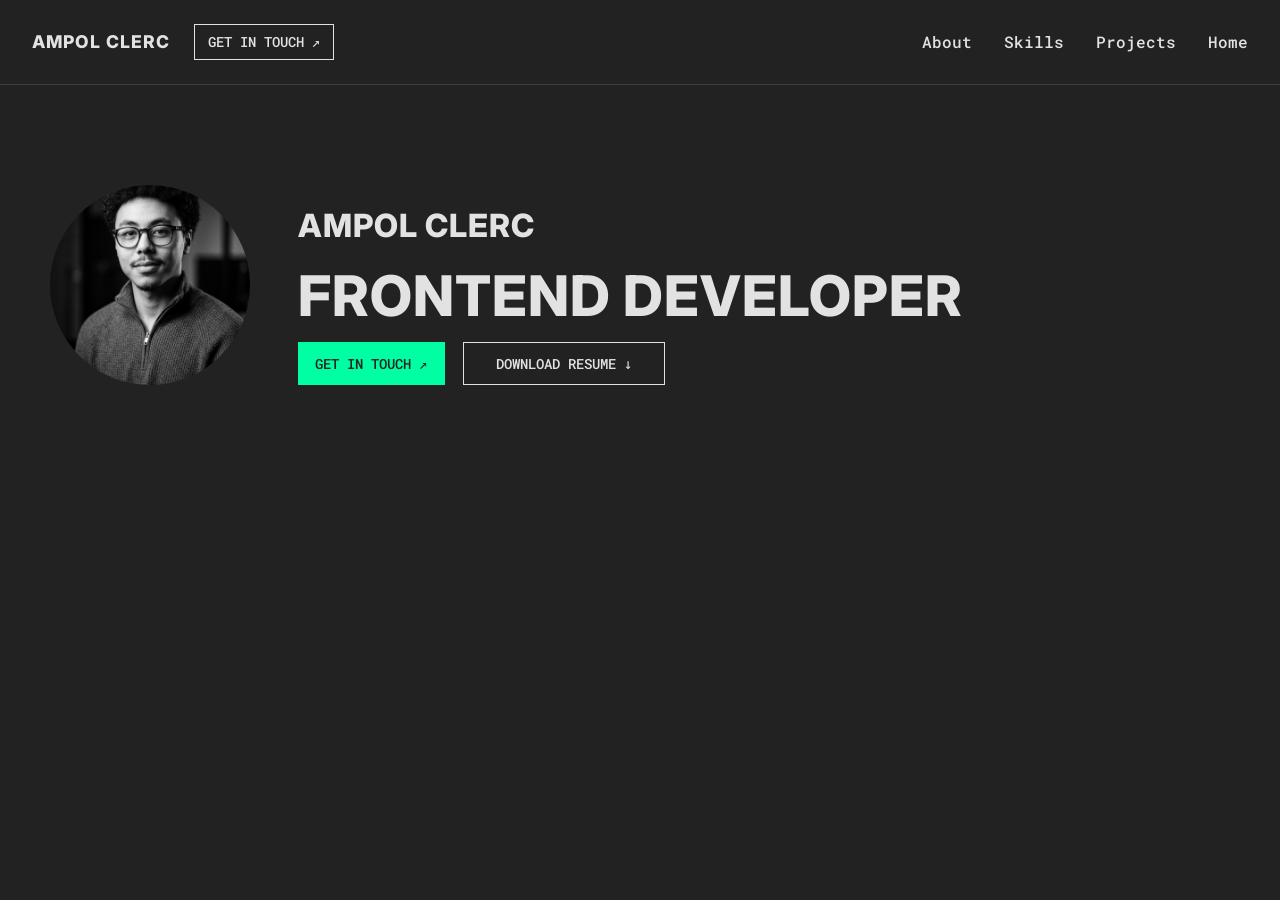
==== 00-portfolio-website/index.html @ b1f1acc4 "refactor(portfolio): extract css variables and update header styling" ====
<!doctype html>
<html lang="en">
  <head>
    <meta charset="UTF-8" />
    <meta name="viewport" content="width=device-width, initial-scale=1.0" />
    <title>Ampol | Developer Portfolio</title>

    <!-- Link Fonts -->
    <link rel="preconnect" href="https://fonts.googleapis.com" />
    <link rel="preconnect" href="https://fonts.gstatic.com" crossorigin />
    <link
      href="https://fonts.googleapis.com/css2?family=Inter:ital,opsz,wght@0,14..32,100..900;1,14..32,100..900&family=Roboto+Mono:ital,wght@0,100..700;1,100..700&display=swap"
      rel="stylesheet"
    />

    <!-- Link Default Reset & Variables -->
    <link rel="stylesheet" href="./css/variables.css" />
    <link rel="stylesheet" href="./css/reset.css" />

    <!-- Link CSS -->
    <link rel="stylesheet" href="./css/header.css" />
    <link rel="stylesheet" href="./css/hero.css" />
  </head>

  <body>
    <!-- SECTION 0 : Header & Navigation -->
    <header id="header" class="header">
      <!-- Left : Logo -->
      <div class="nav-left">
        <a href="#" class="logo">AMPOL CLERC</a>
        <a href="#" class="btn-outline-small">GET IN TOUCH ↗</a>
      </div>

      <!-- Right : Menu Navigation -->
      <nav id="nav-right" class="nav-right">
        <ul class="nav-list">
          <li><a href="#about" class="nav-link">About</a></li>
          <li><a href="#skills" class="nav-link">Skills</a></li>
          <li><a href="#projects" class="nav-link">Projects</a></li>
          <li><a href="#home" class="nav-link">Home</a></li>
        </ul>
      </nav>
    </header>

    <main>
      <!-- SECTION 1 : Hero -->
      <section id="hero" class="hero-section">
        <div class="hero-container">
          <!-- Left : Profile Image -->
          <div class="hero-image">
            <img
              src="./assets/images/profile-placeholder.jpg"
              alt="Ampol Clerc"
            />
          </div>

          <!-- Right : Main Content -->
          <div class="hero-content">
            <h2 class="hero-name">AMPOL CLERC</h2>
            <h1 class="hero-title">FRONTEND DEVELOPER</h1>

            <!-- Action Buttons -->
            <div class="hero-actions">
              <a href="#contact" class="btn-primary">GET IN TOUCH ↗</a>
              <a href="#resume" class="btn-outline">DOWNLOAD RESUME ↓</a>
            </div>
          </div>
        </div>
      </section>
    </main>
  </body>
</html>
---- 00-portfolio-website/css/variables.css ----
/* GLOBAL VARIABLES */

:root {
  --bg-color: #222222;
  --text-color: #e2e2e2;
  --accent-color: #00ffa3;
  --border-color: #3f3f3f;
  --font-mono: "Roboto Mono", monospace;
  --font-display: "Inter", sans-serif;
}
---- 00-portfolio-website/css/header.css ----
/* HEADER & NAVIGATION CSS */

.header {
  display: flex;
  justify-content: space-between;
  align-items: center;
  padding: 1.5rem 2rem;
  background-color: var(--bg-color);
  border-bottom: 1px solid var(--border-color);
}

.nav-left {
  display: flex;
  align-items: center;
  gap: 1.5rem;
}

.logo {
  font-family: var(--font-display);
  font-size: 1.1rem;
  color: var(--text-color);
  letter-spacing: 1px;
  font-weight: 800;
}

.btn-outline-small {
  font-family: var(--font-mono);
  border: 1px solid var(--text-color);
  color: var(--text-color);
  padding: 0.4rem 0.8rem;
  font-size: 0.9rem;
  font-weight: 500;
  transition: 0.3s ease;
}

.btn-outline-small:hover {
  background-color: var(--accent-color);
  color: var(--bg-color);
  border: 1px solid var(--accent-color);
}

.nav-list {
  display: flex;
  align-items: center;
  gap: 2rem;
}

.nav-link {
  font-size: 1rem;
  font-weight: 500;
  color: var(--text-color);
  transition: opacity 0.3s ease;
}

.nav-link:hover {
  opacity: 0.6;
}
---- 00-portfolio-website/css/hero.css ----
/* HERO SECTION CSS */

body {
  background-color: var(--bg-color);
  color: var(--text-color);
  font-family: var(--font-mono);
}

.hero-section {
  display: flex;
  justify-content: center;
  padding: 100px 50px;
}

.hero-container {
  max-width: 1440px;
  margin: 0 auto;
  width: 100%;

  display: flex;
  align-items: center;
  gap: 3rem;
}

/* Manage images */
.hero-image img {
  width: 200px;
  height: 200px;
  border-radius: 50%;
  object-fit: cover;
  background-color: #444444;
  /* filter: grayscale(100%); */
}

/* Group text */
.hero-content {
  display: flex;
  flex-direction: column;
}

.hero-name {
  font-family: var(--font-display);
  font-size: 2rem;
  font-weight: 800;
  letter-spacing: 1px;
  color: var(--text-color);
  margin-bottom: 1rem;
}

.hero-title {
  font-family: var(--font-display);
  font-size: 3.5rem;
  font-weight: 800;
  letter-spacing: 1px;
  line-height: 1.1;
  margin-bottom: 1.5rem;
  color: var(--text-color);
}

/* Group buttons */
.hero-buttons {
  display: flex;
  /* gap: 1rem; */
}

.btn-primary {
  background-color: var(--accent-color);
  border: 1px solid var(--accent-color);
  color: var(--bg-color);
  padding: 0.7rem 1rem;
  font-weight: 500;
  font-size: 0.9rem;
  margin-right: 0.5rem;
  transition: 0.3s ease;
}

.btn-primary:hover {
  background-color: var(--text-color);
  border: 1px solid var(--text-color);
}

.btn-outline {
  border: 1px solid var(--text-color);
  padding: 0.7rem 2rem;
  color: var(--text-color);
  font-weight: 500;
  font-size: 0.9rem;
  transition: 0.3s ease;
}

.btn-outline:hover {
  background-color: var(--text-color);
  color: var(--bg-color);
}
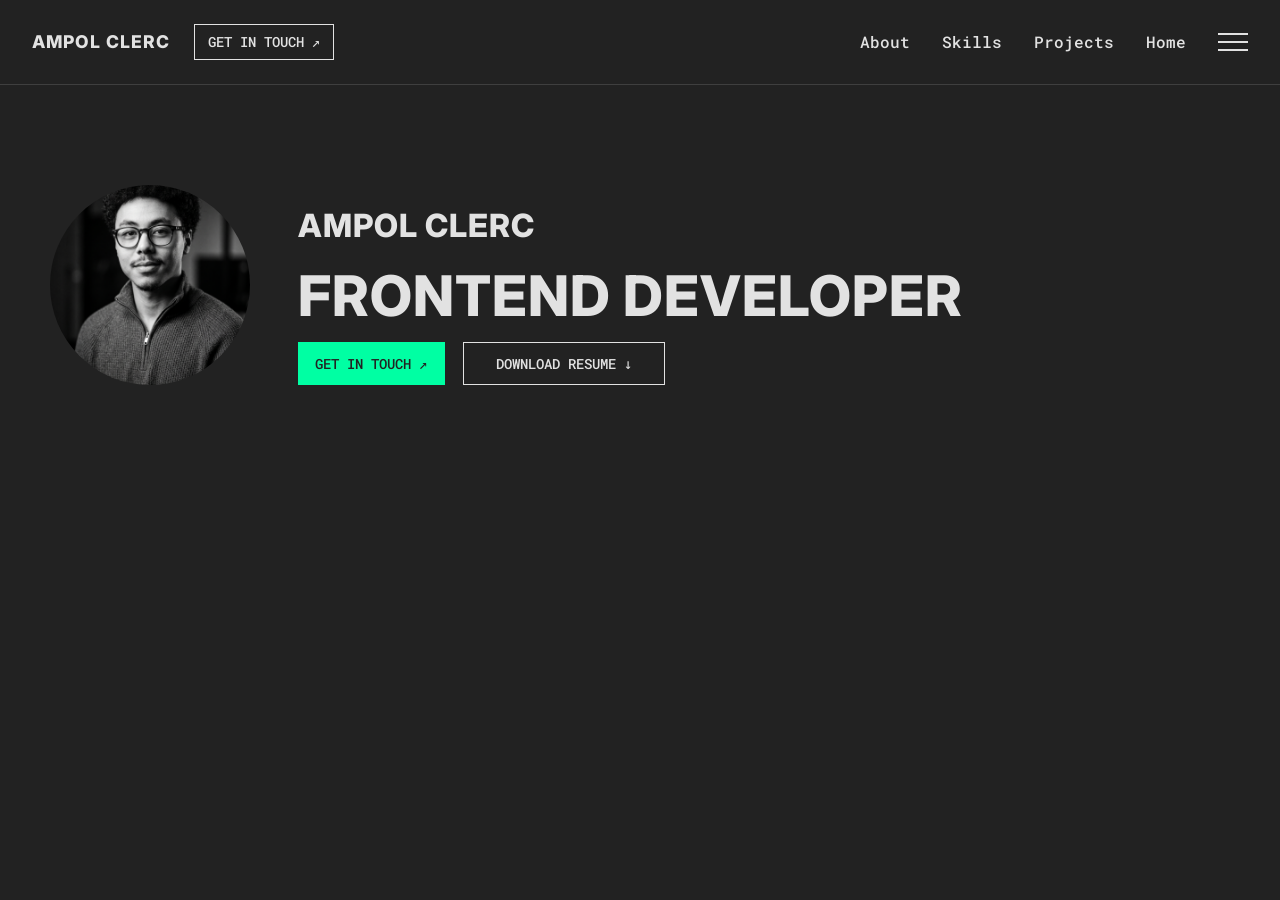
==== commit 2b281afe: "feat(portfolio): add hamburger menu icon to header" ====
--- a/00-portfolio-website/index.html
+++ b/00-portfolio-website/index.html
@@ -39,6 +39,11 @@
           <li><a href="#projects" class="nav-link">Projects</a></li>
           <li><a href="#home" class="nav-link">Home</a></li>
         </ul>
+
+        <!-- Hamburger Menu -->
+        <button class="menu-toggle" aria-label="Toggle menu">
+          <span class="hamburger"></span>
+        </button>
       </nav>
     </header>
 
--- a/00-portfolio-website/css/header.css
+++ b/00-portfolio-website/css/header.css
@@ -39,6 +39,12 @@
   border: 1px solid var(--accent-color);
 }
 
+.nav-right {
+  display: flex;
+  align-items: center;
+  gap: 2rem;
+}
+
 .nav-list {
   display: flex;
   align-items: center;
@@ -55,3 +61,39 @@
 .nav-link:hover {
   opacity: 0.6;
 }
+
+/* RESPONSIVE HEADER */
+
+/* Hamburger Menu */
+.menu-toggle {
+  display: block;
+  width: 30px;
+  height: 24px;
+  position: relative;
+  background: transparent;
+  border: none;
+  cursor: pointer;
+}
+
+.hamburger,
+.hamburger::before,
+.hamburger::after {
+  content: "";
+  display: block;
+  background-color: var(--text-color);
+  height: 2px;
+  width: 100%;
+  position: absolute;
+  transition: all 0.3s ease;
+}
+
+.hamburger {
+  top: 50%;
+  transform: translateY(-50%);
+}
+.hamburger::before {
+  top: -8px;
+}
+.hamburger::after {
+  bottom: -8px;
+}
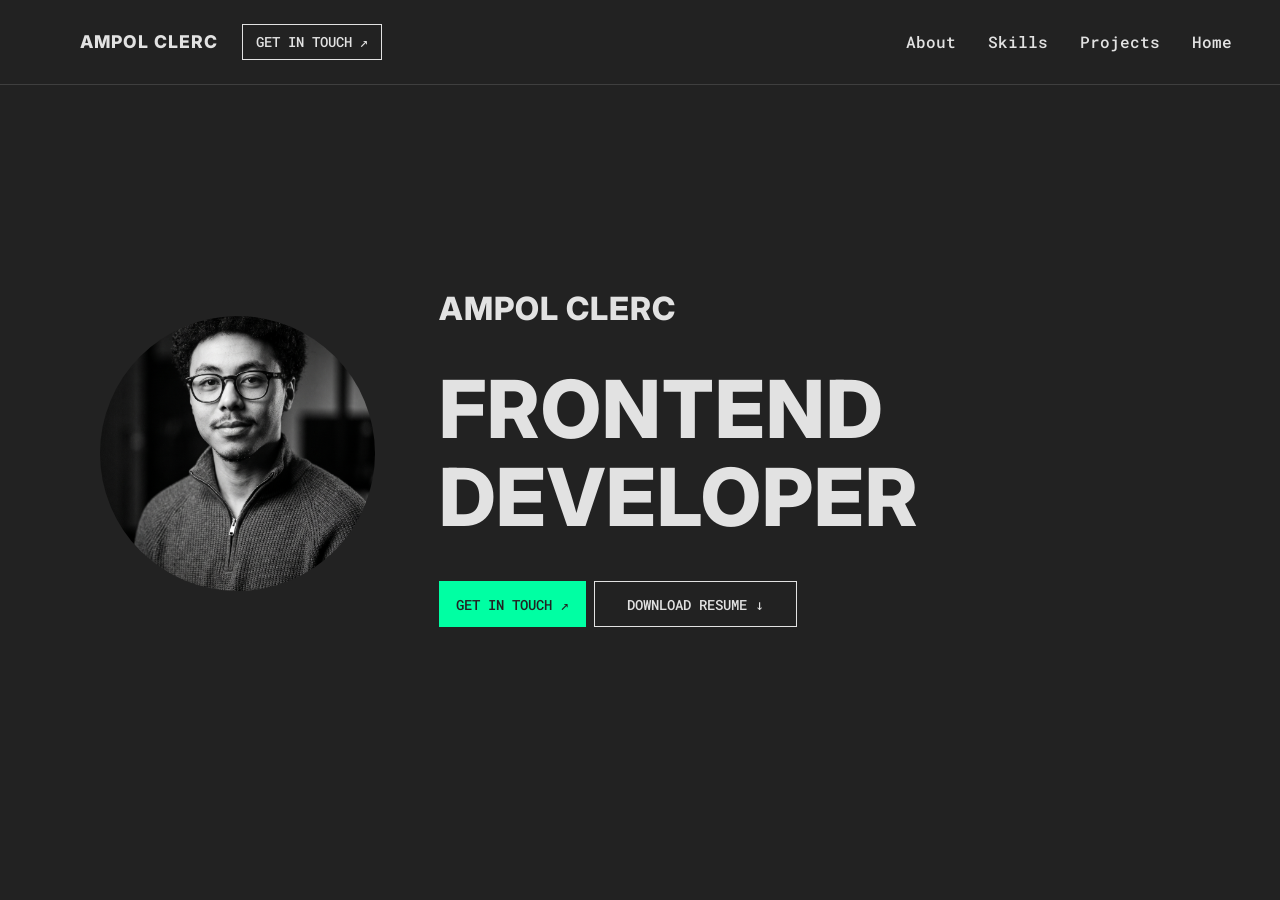
==== commit a0df9265: "feat(portfolio): implement hamburger dropdown menu functionality" ====
--- a/00-portfolio-website/index.html
+++ b/00-portfolio-website/index.html
@@ -72,6 +72,8 @@
           </div>
         </div>
       </section>
+
+      <script src="./js/script.js"></script>
     </main>
   </body>
 </html>
--- a/00-portfolio-website/css/header.css
+++ b/00-portfolio-website/css/header.css
@@ -4,7 +4,8 @@
   display: flex;
   justify-content: space-between;
   align-items: center;
-  padding: 1.5rem 2rem;
+  padding: 1.5rem 5rem;
+  padding-right: 3rem;
   background-color: var(--bg-color);
   border-bottom: 1px solid var(--border-color);
 }
@@ -62,12 +63,10 @@
   opacity: 0.6;
 }
 
-/* RESPONSIVE HEADER */
-
 /* Hamburger Menu */
 .menu-toggle {
-  display: block;
-  width: 30px;
+  display: none;
+  width: 35px;
   height: 24px;
   position: relative;
   background: transparent;
@@ -97,3 +96,67 @@
 .hamburger::after {
   bottom: -8px;
 }
+
+/* RESPONSIVE HEADER */
+/* Tablet : Max 1000px */
+@media (max-width: 1000px) {
+  .header {
+    position: relative;
+    padding: 1.5rem 2rem;
+    padding-right: 1rem;
+  }
+
+  .menu-toggle {
+    display: block;
+  }
+
+  .nav-list {
+    position: absolute;
+    top: 100%;
+    left: 0;
+    width: 100%;
+    display: flex;
+    background-color: var(--bg-color);
+    flex-direction: column;
+    padding: 2rem 0;
+    border-bottom: 1px solid var(--border-color);
+
+    /* Hide it before : Click active */
+    opacity: 0;
+    pointer-events: none;
+    transform: translateY(-20px);
+    transition: all 0.3s ease;
+    z-index: 100;
+  }
+
+  .nav-list.active {
+    opacity: 1;
+    pointer-events: auto;
+    transform: translateY(0);
+  }
+
+  .menu-toggle.active .hamburger {
+    background-color: transparent;
+  }
+
+  .menu-toggle.active .hamburger::before {
+    top: 0;
+    transform: rotate(45deg);
+  }
+
+  .menu-toggle.active .hamburger::after {
+    bottom: 0;
+    transform: rotate(-45deg);
+  }
+}
+
+/* Mobile : Max 750px */
+@media (max-width: 750px) {
+  .btn-outline-small {
+    display: none;
+  }
+
+  .header {
+    padding: 2rem 1rem;
+  }
+}
--- a/00-portfolio-website/css/hero.css
+++ b/00-portfolio-website/css/hero.css
@@ -9,27 +9,25 @@
 .hero-section {
   display: flex;
   justify-content: center;
-  padding: 100px 50px;
+  padding: 200px 100px;
 }
 
 .hero-container {
-  max-width: 1440px;
-  margin: 0 auto;
+  max-width: 2560px;
   width: 100%;
-
   display: flex;
   align-items: center;
-  gap: 3rem;
+  gap: 4rem;
 }
 
 /* Manage images */
 .hero-image img {
-  width: 200px;
-  height: 200px;
+  width: 100%;
+  max-width: 350px;
+  aspect-ratio: 1 / 1;
+  height: auto;
   border-radius: 50%;
   object-fit: cover;
-  background-color: #444444;
-  /* filter: grayscale(100%); */
 }
 
 /* Group text */
@@ -40,25 +38,27 @@
 
 .hero-name {
   font-family: var(--font-display);
-  font-size: 2rem;
+  /* font-size: 2rem; */
+  font-size: clamp(1.2rem, 2vw + 0.5rem, 2rem);
   font-weight: 800;
   letter-spacing: 1px;
   color: var(--text-color);
-  margin-bottom: 1rem;
+  margin-bottom: 2rem;
 }
 
 .hero-title {
   font-family: var(--font-display);
-  font-size: 3.5rem;
+  /* font-size: 7rem; */
+  font-size: clamp(3rem, 5vw + 1rem, 7rem);
   font-weight: 800;
   letter-spacing: 1px;
   line-height: 1.1;
-  margin-bottom: 1.5rem;
+  margin-bottom: 2.5rem;
   color: var(--text-color);
 }
 
 /* Group buttons */
-.hero-buttons {
+.hero-actions {
   display: flex;
   /* gap: 1rem; */
 }
@@ -92,3 +92,70 @@
   background-color: var(--text-color);
   color: var(--bg-color);
 }
+
+/* RESPONSIVE HEADER */
+/* Tablet : Max 1000px */
+@media (max-width: 1000px) {
+  .hero-section {
+    padding: 60px 40px;
+  }
+
+  .hero-container {
+    gap: 2rem;
+  }
+
+  .hero-image img {
+    width: 170px;
+  }
+
+  .hero-name {
+    margin-bottom: 1rem;
+  }
+
+  .hero-title {
+    font-size: 3rem;
+    margin-bottom: 1.2rem;
+  }
+}
+
+/* Mobile : Max 750px */
+@media (max-width: 750px) {
+  .hero-container {
+    flex-direction: column;
+    align-items: flex-start;
+    text-align: left;
+  }
+
+  .hero-content {
+    align-items: flex-start;
+    width: 100%;
+  }
+
+  .hero-image img {
+    width: 200px;
+  }
+
+  .hero-name {
+    font-size: 1.2rem;
+    margin-bottom: 0.5rem;
+  }
+
+  .hero-title {
+    font-size: 3rem;
+    margin-bottom: 2rem;
+  }
+
+  .hero-actions {
+    display: flex;
+    flex-direction: column;
+    width: 100%;
+    gap: 1.7rem;
+  }
+
+  .btn-primary,
+  .btn-outline {
+    width: 100%;
+    margin-right: 0;
+    text-align: center;
+  }
+}
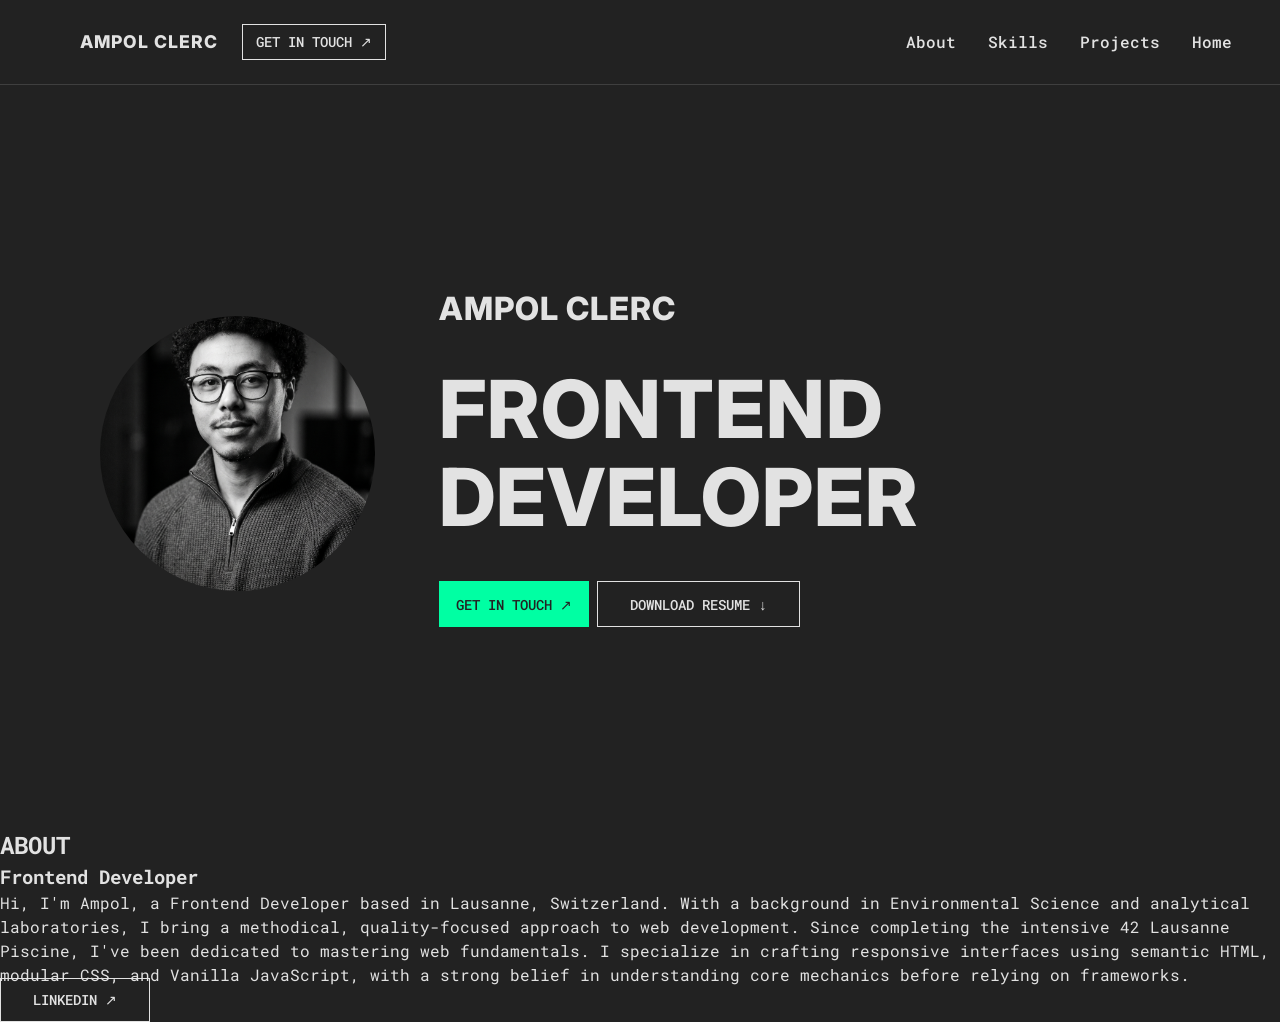
==== commit a47e2389: "feat(portfolio): add base html structure for about section" ====
--- a/00-portfolio-website/index.html
+++ b/00-portfolio-website/index.html
@@ -48,7 +48,7 @@
     </header>
 
     <main>
-      <!-- SECTION 1 : Hero -->
+      <!-- SECTION 1 : HERO -->
       <section id="hero" class="hero-section">
         <div class="hero-container">
           <!-- Left : Profile Image -->
@@ -73,7 +73,40 @@
         </div>
       </section>
 
-      <script src="./js/script.js"></script>
+      <!-- SECTION 2 : ABOUT -->
+      <section id="about" class="about-section">
+        <div class="about-container">
+          <!-- Left Column : Title -->
+          <div class="about-left">
+            <h2 class="section-title">ABOUT</h2>
+          </div>
+
+          <!-- Right Column : Content -->
+          <div class="about-right">
+            <!-- SVG < > -->
+            <div class="about-icon"></div>
+
+            <h3 class="about-role">Frontend Developer</h3>
+
+            <p class="about-text">
+              Hi, I'm Ampol, a Frontend Developer based in Lausanne,
+              Switzerland. With a background in Environmental Science and
+              analytical laboratories, I bring a methodical, quality-focused
+              approach to web development. Since completing the intensive 42
+              Lausanne Piscine, I've been dedicated to mastering web
+              fundamentals. I specialize in crafting responsive interfaces using
+              semantic HTML, modular CSS, and Vanilla JavaScript, with a strong
+              belief in understanding core mechanics before relying on
+              frameworks.
+            </p>
+
+            <!-- Action Button -->
+            <a href="#" target="_blank" class="btn-outline">LINKEDIN ↗</a>
+          </div>
+        </div>
+      </section>
     </main>
+
+    <script src="./js/script.js"></script>
   </body>
 </html>
--- a/00-portfolio-website/css/header.css
+++ b/00-portfolio-website/css/header.css
@@ -110,6 +110,7 @@
     display: block;
   }
 
+  /* Configure a hidden-state menu structure */
   .nav-list {
     position: absolute;
     top: 100%;
@@ -121,7 +122,7 @@
     padding: 2rem 0;
     border-bottom: 1px solid var(--border-color);
 
-    /* Hide it before : Click active */
+    /* Hide the menu using opacity */
     opacity: 0;
     pointer-events: none;
     transform: translateY(-20px);
@@ -129,6 +130,7 @@
     z-index: 100;
   }
 
+  /* Display the menu when the .active class is added via JS */
   .nav-list.active {
     opacity: 1;
     pointer-events: auto;
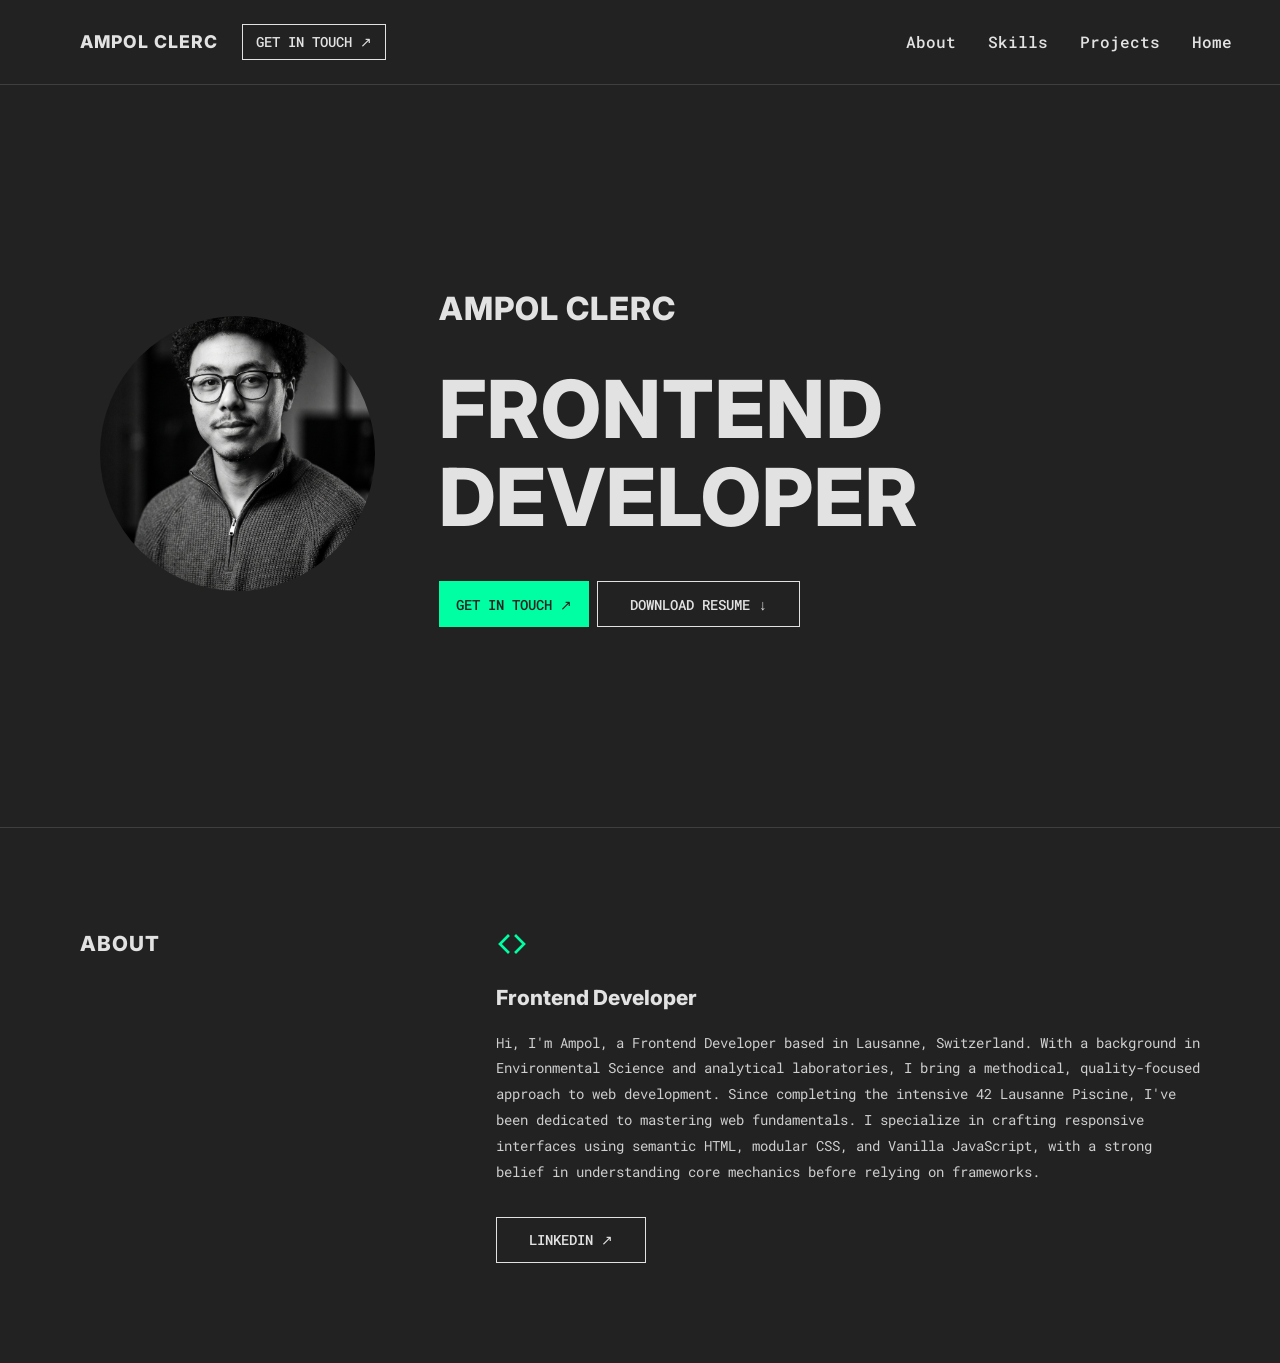
==== commit 8f178dda: "style(portfolio): add about css and 2-column grid layout" ====
--- a/00-portfolio-website/index.html
+++ b/00-portfolio-website/index.html
@@ -20,6 +20,7 @@
     <!-- Link CSS -->
     <link rel="stylesheet" href="./css/header.css" />
     <link rel="stylesheet" href="./css/hero.css" />
+    <link rel="stylesheet" href="./css/about.css" />
   </head>
 
   <body>
@@ -84,7 +85,20 @@
           <!-- Right Column : Content -->
           <div class="about-right">
             <!-- SVG < > -->
-            <div class="about-icon"></div>
+            <div class="about-icon">
+              <svg
+                width="32"
+                height="32"
+                viewBox="0 0 24 24"
+                fill="none"
+                stroke="var(--accent-color)"
+                stroke-width="2"
+                stroke-linecap="square"
+              >
+                <polyline points="9 18 3 12 9 6"></polyline>
+                <polyline points="15 6 21 12 15 18"></polyline>
+              </svg>
+            </div>
 
             <h3 class="about-role">Frontend Developer</h3>
 
@@ -101,7 +115,9 @@
             </p>
 
             <!-- Action Button -->
-            <a href="#" target="_blank" class="btn-outline">LINKEDIN ↗</a>
+            <a href="#" target="_blank" class="btn-outline acction-btn-outline"
+              >LINKEDIN ↗</a
+            >
           </div>
         </div>
       </section>
--- a/00-portfolio-website/css/about.css
+++ b/00-portfolio-website/css/about.css
@@ -0,0 +1,57 @@
+.about-section {
+  padding: 100px 5rem;
+  border-top: 1px solid var(--border-color);
+  background-color: var(--bg-color);
+}
+
+.about-container {
+  max-width: 2560px;
+  margin: 0;
+  width: 100%;
+  display: grid;
+  grid-template-columns: 1fr 2fr;
+  gap: 4rem;
+}
+
+/* Left Column */
+.section-title {
+  font-family: var(--font-display);
+  font-size: clamp(1.3rem, 1.3vw, 2rem);
+  font-weight: 800;
+  color: var(--text-color);
+  letter-spacing: 1px;
+}
+
+/* Right Column */
+.about-right {
+  display: flex;
+  flex-direction: column;
+  align-items: flex-start;
+}
+
+.about-icon {
+  margin-bottom: 1rem;
+}
+
+.about-role {
+  font-family: var(--font-display);
+  color: var(--text-color);
+  font-size: 1.3rem;
+  font-weight: 800;
+  margin-bottom: 1rem;
+}
+
+.about-text {
+  font-family: var(--font-mono);
+  color: var(--text-color);
+  font-size: 0.9rem;
+  line-height: 1.8;
+  margin-bottom: 2rem;
+  opacity: 0.9;
+  max-width: 1000px;
+}
+
+.acction-btn-outline:hover {
+  background-color: var(--accent-color);
+  border-color: var(--bg-color);
+}
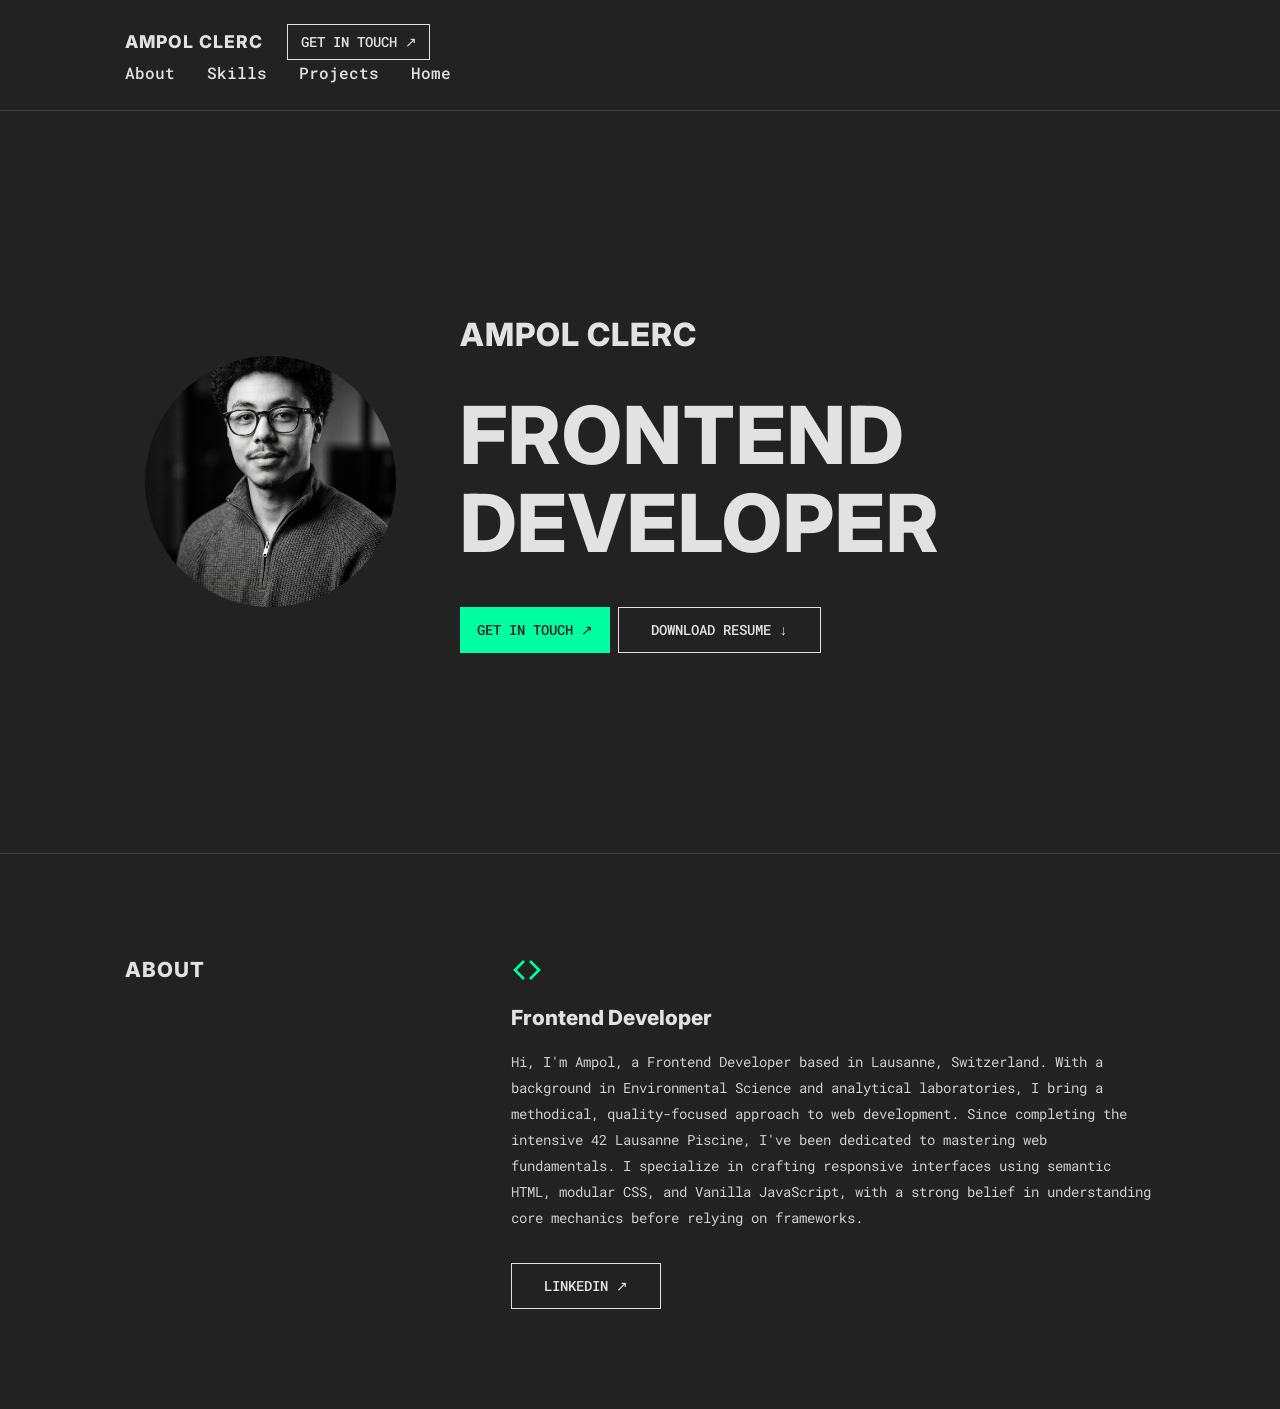
==== commit c9515781: "refactor(portfolio): add fluid design, intrinsic reset, and shared container layout" ====
--- a/00-portfolio-website/index.html
+++ b/00-portfolio-website/index.html
@@ -16,6 +16,7 @@
     <!-- Link Default Reset & Variables -->
     <link rel="stylesheet" href="./css/variables.css" />
     <link rel="stylesheet" href="./css/reset.css" />
+    <link rel="stylesheet" href="./css/layout.css" />
 
     <!-- Link CSS -->
     <link rel="stylesheet" href="./css/header.css" />
@@ -26,32 +27,34 @@
   <body>
     <!-- SECTION 0 : Header & Navigation -->
     <header id="header" class="header">
-      <!-- Left : Logo -->
-      <div class="nav-left">
-        <a href="#" class="logo">AMPOL CLERC</a>
-        <a href="#" class="btn-outline-small">GET IN TOUCH ↗</a>
+      <div class="container header-container">
+        <!-- Left : Logo -->
+        <div class="nav-left">
+          <a href="#hero" class="logo">AMPOL CLERC</a>
+          <a href="#contact" class="btn-outline-small">GET IN TOUCH ↗</a>
+        </div>
+
+        <!-- Right : Menu Navigation -->
+        <nav id="nav-right" class="nav-right">
+          <ul class="nav-list">
+            <li><a href="#about" class="nav-link">About</a></li>
+            <li><a href="#skills" class="nav-link">Skills</a></li>
+            <li><a href="#projects" class="nav-link">Projects</a></li>
+            <li><a href="#hero" class="nav-link">Home</a></li>
+          </ul>
+
+          <!-- Hamburger Menu -->
+          <button class="menu-toggle" aria-label="Toggle menu">
+            <span class="hamburger"></span>
+          </button>
+        </nav>
       </div>
-
-      <!-- Right : Menu Navigation -->
-      <nav id="nav-right" class="nav-right">
-        <ul class="nav-list">
-          <li><a href="#about" class="nav-link">About</a></li>
-          <li><a href="#skills" class="nav-link">Skills</a></li>
-          <li><a href="#projects" class="nav-link">Projects</a></li>
-          <li><a href="#home" class="nav-link">Home</a></li>
-        </ul>
-
-        <!-- Hamburger Menu -->
-        <button class="menu-toggle" aria-label="Toggle menu">
-          <span class="hamburger"></span>
-        </button>
-      </nav>
     </header>
 
     <main>
       <!-- SECTION 1 : HERO -->
       <section id="hero" class="hero-section">
-        <div class="hero-container">
+        <div class="container hero-container">
           <!-- Left : Profile Image -->
           <div class="hero-image">
             <img
@@ -76,7 +79,7 @@
 
       <!-- SECTION 2 : ABOUT -->
       <section id="about" class="about-section">
-        <div class="about-container">
+        <div class="container about-container">
           <!-- Left Column : Title -->
           <div class="about-left">
             <h2 class="section-title">ABOUT</h2>
@@ -114,8 +117,12 @@
               frameworks.
             </p>
 
-            <!-- Action Button -->
-            <a href="#" target="_blank" class="btn-outline acction-btn-outline"
+            <!-- LinkedIn Button -->
+            <a
+              href="#"
+              target="_blank"
+              rel="noopener noreferer"
+              class="btn-outline acction-btn-outline"
               >LINKEDIN ↗</a
             >
           </div>
--- a/00-portfolio-website/css/variables.css
+++ b/00-portfolio-website/css/variables.css
@@ -1,10 +1,26 @@
-/* GLOBAL VARIABLES */
+/* GLOBAL DESIGN VARIABLES */
 
 :root {
+  /* Colors */
   --bg-color: #222222;
   --text-color: #e2e2e2;
   --accent-color: #00ffa3;
   --border-color: #3f3f3f;
+
+  /* Typography Families */
   --font-mono: "Roboto Mono", monospace;
   --font-display: "Inter", sans-serif;
+
+  /* Layout & Fluid Spacing */
+  --container-max-width: 1600px;
+  --page-qutter: clamp(1.25rem, 3.5vw, 4rem);
+  --section-padding-y: clamp(3.5rem, 7vw, 6.5rem);
+  --grid-gap: clamp(1.5rem, 4vw, 4rem);
+
+  /* Fluid Type Scale */
+  --text-hero: clamp(2.125rem, 1rem + 4vw, 4.75rem);
+  --text-section-title: clamp(1.75rem, 1.2rem + 1.8vw, 2.75rem);
+  --text-subheading: clamp(1.125rem, 1rem + 0.5vw, 1.375rem);
+  --text-body: clamp(0.9375rem, 0.9rem + 0.25vw, 1.0625rem);
+  --text-sm: 0.875rem;
 }
--- a/00-portfolio-website/css/layout.css
+++ b/00-portfolio-website/css/layout.css
@@ -0,0 +1,16 @@
+/* GLOBAL BASE & LAYOUT PRIMITIVES */
+
+body {
+  background-color: var(--bg-color);
+  color: var(--text-color);
+  font-family: var(--font-mono);
+  font-size: var(--text-body);
+}
+
+/* Single Left Rail For All Sections */
+.container {
+  width: 100%;
+  max-width: var(--container-max-width);
+  margin-inline: auto;
+  padding-inline: var(--page-qutter);
+}
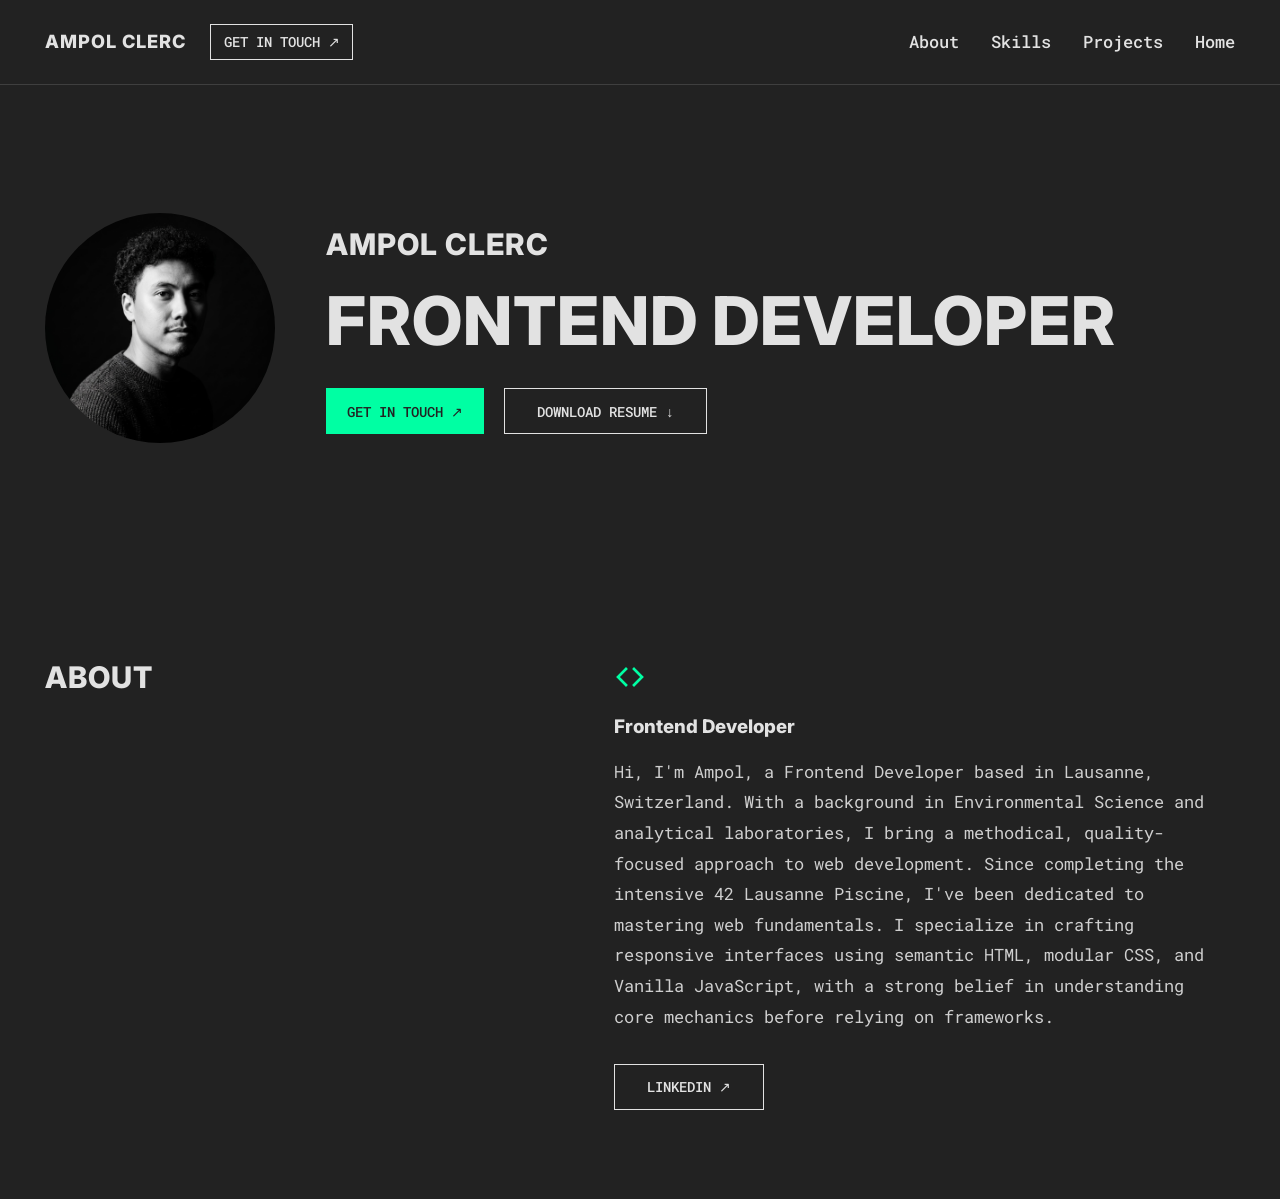
==== commit ca067fd6: "refactor(portfolio): upgrade about section to fluid grid and tune typography scale" ====
--- a/00-portfolio-website/index.html
+++ b/00-portfolio-website/index.html
@@ -58,7 +58,7 @@
           <!-- Left : Profile Image -->
           <div class="hero-image">
             <img
-              src="./assets/images/profile-placeholder.jpg"
+              src="./assets/images/profile-placeholder-1.JPG"
               alt="Ampol Clerc"
             />
           </div>
@@ -122,7 +122,7 @@
               href="#"
               target="_blank"
               rel="noopener noreferer"
-              class="btn-outline acction-btn-outline"
+              class="btn-outline action-btn-outline"
               >LINKEDIN ↗</a
             >
           </div>
--- a/00-portfolio-website/css/variables.css
+++ b/00-portfolio-website/css/variables.css
@@ -19,8 +19,8 @@
 
   /* Fluid Type Scale */
   --text-hero: clamp(2.125rem, 1rem + 4vw, 4.75rem);
-  --text-section-title: clamp(1.75rem, 1.2rem + 1.8vw, 2.75rem);
-  --text-subheading: clamp(1.125rem, 1rem + 0.5vw, 1.375rem);
+  --text-section-title: clamp(1.125rem, 0.9rem + 1.2vw, 2rem);
+  --text-subheading: clamp(1rem, 0.85rem + 0.4vw, 1.1875rem);
   --text-body: clamp(0.9375rem, 0.9rem + 0.25vw, 1.0625rem);
   --text-sm: 0.875rem;
 }
--- a/00-portfolio-website/css/layout.css
+++ b/00-portfolio-website/css/layout.css
@@ -14,3 +14,39 @@
   margin-inline: auto;
   padding-inline: var(--page-qutter);
 }
+
+/* REUSABLE BUTTONS */
+.btn-primary,
+.btn-outline {
+  display: inline-block;
+  font-family: var(--font-mono);
+  font-size: var(--text-sm);
+  font-weight: 500;
+  transition:
+    background-color 0.3s ease,
+    color 0.3s ease,
+    border-color 0.3s ease;
+}
+
+.btn-primary {
+  background-color: var(--accent-color);
+  border: 1px solid var(--accent-color);
+  color: var(--bg-color);
+  padding: 0.7rem 1.25rem;
+}
+
+.btn-primary:hover {
+  background-color: var(--text-color);
+  border-color: var(--text-color);
+}
+
+.btn-outline {
+  border: 1px solid var(--text-color);
+  color: var(--text-color);
+  padding: 0.7rem 2rem;
+}
+
+.btn-outline:hover {
+  background-color: var(--text-color);
+  color: var(--bg-color);
+}
--- a/00-portfolio-website/css/header.css
+++ b/00-portfolio-website/css/header.css
@@ -1,27 +1,32 @@
-/* HEADER & NAVIGATION CSS */
+/* SECTION 0 : HEADER & NAVIGATION */
 
 .header {
+  position: relative;
+  padding-block: clamp(1rem, 2vw, 1.5rem);
+  background-color: var(--bg-color);
+  border-bottom: 1px solid var(--border-color);
+}
+
+.header-container {
   display: flex;
   justify-content: space-between;
   align-items: center;
-  padding: 1.5rem 5rem;
-  padding-right: 3rem;
-  background-color: var(--bg-color);
-  border-bottom: 1px solid var(--border-color);
+  gap: 1.5rem;
 }
 
 .nav-left {
   display: flex;
   align-items: center;
-  gap: 1.5rem;
+  gap: clamp(1rem, 2vw, 1.5rem);
 }
 
 .logo {
   font-family: var(--font-display);
-  font-size: 1.1rem;
+  font-size: clamp(1rem, 0.9rem + 0.3vw, 1.15rem);
   color: var(--text-color);
   letter-spacing: 1px;
   font-weight: 800;
+  white-space: nowrap;
 }
 
 .btn-outline-small {
@@ -29,31 +34,34 @@
   border: 1px solid var(--text-color);
   color: var(--text-color);
   padding: 0.4rem 0.8rem;
-  font-size: 0.9rem;
+  font-size: var(--text-sm);
   font-weight: 500;
-  transition: 0.3s ease;
+  white-space: nowrap;
+  transition:
+    background-color 0.3s ease,
+    color 0.3s ease,
+    border-color 0.3s ease;
 }
 
 .btn-outline-small:hover {
   background-color: var(--accent-color);
   color: var(--bg-color);
-  border: 1px solid var(--accent-color);
+  border-color: var(--accent-color);
 }
 
 .nav-right {
   display: flex;
   align-items: center;
-  gap: 2rem;
 }
 
 .nav-list {
   display: flex;
   align-items: center;
-  gap: 2rem;
+  gap: clamp(1.25rem, 2.5vw, 2rem);
 }
 
 .nav-link {
-  font-size: 1rem;
+  font-size: var(--text-body);
   font-weight: 500;
   color: var(--text-color);
   transition: opacity 0.3s ease;
@@ -66,12 +74,10 @@
 /* Hamburger Menu */
 .menu-toggle {
   display: none;
-  width: 35px;
+  width: 32px;
   height: 24px;
   position: relative;
   background: transparent;
-  border: none;
-  cursor: pointer;
 }
 
 .hamburger,
@@ -83,7 +89,11 @@
   height: 2px;
   width: 100%;
   position: absolute;
-  transition: all 0.3s ease;
+  left: 0;
+  transition:
+    transform 0.3s ease,
+    opacity 0.3s ease,
+    background-color 0.3s ease;
 }
 
 .hamburger {
@@ -100,33 +110,27 @@
 /* RESPONSIVE HEADER */
 /* Tablet : Max 1000px */
 @media (max-width: 1000px) {
-  .header {
-    position: relative;
-    padding: 1.5rem 2rem;
-    padding-right: 1rem;
-  }
-
   .menu-toggle {
     display: block;
   }
 
-  /* Configure a hidden-state menu structure */
   .nav-list {
     position: absolute;
     top: 100%;
     left: 0;
     width: 100%;
-    display: flex;
-    background-color: var(--bg-color);
     flex-direction: column;
     padding: 2rem 0;
+    background-color: var(--bg-color);
     border-bottom: 1px solid var(--border-color);
 
-    /* Hide the menu using opacity */
+    /* Hide state */
     opacity: 0;
     pointer-events: none;
     transform: translateY(-20px);
-    transition: all 0.3s ease;
+    transition:
+      opacity 0.3s ease,
+      transform 0.3s ease;
     z-index: 100;
   }
 
@@ -157,8 +161,4 @@
   .btn-outline-small {
     display: none;
   }
-
-  .header {
-    padding: 2rem 1rem;
-  }
 }
--- a/00-portfolio-website/css/hero.css
+++ b/00-portfolio-website/css/hero.css
@@ -1,161 +1,80 @@
-/* HERO SECTION CSS */
-
-body {
-  background-color: var(--bg-color);
-  color: var(--text-color);
-  font-family: var(--font-mono);
-}
+/* SECTION 1 : HERO */
 
 .hero-section {
-  display: flex;
-  justify-content: center;
-  padding: 200px 100px;
+  padding-block: clamp(4rem, 10vw, 9rem);
 }
 
 .hero-container {
-  max-width: 2560px;
-  width: 100%;
-  display: flex;
+  display: grid;
+  grid-template-columns: clamp(130px, 18vw, 280px) 1fr;
   align-items: center;
-  gap: 4rem;
+  gap: var(--grid-gap);
 }
 
-/* Manage images */
+/* Profile Image */
 .hero-image img {
   width: 100%;
-  max-width: 350px;
   aspect-ratio: 1 / 1;
-  height: auto;
   border-radius: 50%;
   object-fit: cover;
 }
 
-/* Group text */
+/* Main Content */
 .hero-content {
   display: flex;
   flex-direction: column;
+  align-items: flex-start;
+  min-width: 0;
 }
 
 .hero-name {
   font-family: var(--font-display);
-  /* font-size: 2rem; */
-  font-size: clamp(1.2rem, 2vw + 0.5rem, 2rem);
+  font-size: var(--text-section-title);
   font-weight: 800;
   letter-spacing: 1px;
-  color: var(--text-color);
-  margin-bottom: 2rem;
+  margin-bottom: clamp(0.75rem, 1.5vw, 1.5rem);
 }
 
 .hero-title {
   font-family: var(--font-display);
-  /* font-size: 7rem; */
-  font-size: clamp(3rem, 5vw + 1rem, 7rem);
+  font-size: var(--text-hero);
   font-weight: 800;
   letter-spacing: 1px;
-  line-height: 1.1;
-  margin-bottom: 2.5rem;
-  color: var(--text-color);
+  line-height: 1.05;
+  margin-bottom: clamp(1.5rem, 2.5vw, 2.5rem);
 }
 
-/* Group buttons */
+/* Action Buttons */
 .hero-actions {
   display: flex;
-  /* gap: 1rem; */
+  flex-wrap: wrap;
+  gap: 1.25rem;
 }
 
-.btn-primary {
-  background-color: var(--accent-color);
-  border: 1px solid var(--accent-color);
-  color: var(--bg-color);
-  padding: 0.7rem 1rem;
-  font-weight: 500;
-  font-size: 0.9rem;
-  margin-right: 0.5rem;
-  transition: 0.3s ease;
-}
-
-.btn-primary:hover {
-  background-color: var(--text-color);
-  border: 1px solid var(--text-color);
-}
-
-.btn-outline {
-  border: 1px solid var(--text-color);
-  padding: 0.7rem 2rem;
-  color: var(--text-color);
-  font-weight: 500;
-  font-size: 0.9rem;
-  transition: 0.3s ease;
-}
-
-.btn-outline:hover {
-  background-color: var(--text-color);
-  color: var(--bg-color);
-}
-
-/* RESPONSIVE HEADER */
-/* Tablet : Max 1000px */
-@media (max-width: 1000px) {
-  .hero-section {
-    padding: 60px 40px;
-  }
-
-  .hero-container {
-    gap: 2rem;
-  }
-
-  .hero-image img {
-    width: 170px;
-  }
-
-  .hero-name {
-    margin-bottom: 1rem;
-  }
-
-  .hero-title {
-    font-size: 3rem;
-    margin-bottom: 1.2rem;
-  }
-}
-
+/* RESPONSIVE HERO */
 /* Mobile : Max 750px */
 @media (max-width: 750px) {
   .hero-container {
-    flex-direction: column;
-    align-items: flex-start;
-    text-align: left;
+    grid-template-columns: 1fr;
   }
 
-  .hero-content {
-    align-items: flex-start;
-    width: 100%;
-  }
-
-  .hero-image img {
-    width: 200px;
+  .hero-image {
+    max-width: 180px;
   }
 
   .hero-name {
     font-size: 1.2rem;
-    margin-bottom: 0.5rem;
-  }
-
-  .hero-title {
-    font-size: 3rem;
-    margin-bottom: 2rem;
   }
 
   .hero-actions {
-    display: flex;
     flex-direction: column;
     width: 100%;
-    gap: 1.7rem;
+    gap: 1.5rem;
   }
 
-  .btn-primary,
-  .btn-outline {
+  .hero-actions .btn-primary,
+  .hero-actions .btn-outline {
     width: 100%;
-    margin-right: 0;
     text-align: center;
   }
 }
--- a/00-portfolio-website/css/about.css
+++ b/00-portfolio-website/css/about.css
@@ -1,25 +1,24 @@
+/* SECTION 2 : ABOUT */
+
 .about-section {
-  padding: 100px 5rem;
-  border-top: 1px solid var(--border-color);
-  background-color: var(--bg-color);
+  padding-block: var(--section-padding-y);
+  /* border-top: 1px solid var(--border-color); */
 }
 
 .about-container {
-  max-width: 2560px;
-  margin: 0;
-  width: 100%;
   display: grid;
-  grid-template-columns: 1fr 2fr;
-  gap: 4rem;
+  grid-template-columns: 5fr 6fr;
+  gap: var(--grid-gap);
+  align-items: start;
 }
 
 /* Left Column */
 .section-title {
   font-family: var(--font-display);
-  font-size: clamp(1.3rem, 1.3vw, 2rem);
+  font-size: var(--text-section-title);
   font-weight: 800;
-  color: var(--text-color);
   letter-spacing: 1px;
+  line-height: 1.1;
 }
 
 /* Right Column */
@@ -27,31 +26,50 @@
   display: flex;
   flex-direction: column;
   align-items: flex-start;
+  min-width: 0;
 }
 
 .about-icon {
-  margin-bottom: 1rem;
+  margin-bottom: 1.25rem;
 }
 
 .about-role {
   font-family: var(--font-display);
-  color: var(--text-color);
-  font-size: 1.3rem;
+  font-size: var(--text-subheading);
   font-weight: 800;
   margin-bottom: 1rem;
 }
 
 .about-text {
   font-family: var(--font-mono);
-  color: var(--text-color);
-  font-size: 0.9rem;
+  font-size: var(--text-body);
   line-height: 1.8;
   margin-bottom: 2rem;
   opacity: 0.9;
-  max-width: 1000px;
+  max-width: 60ch;
 }
 
-.acction-btn-outline:hover {
+.action-btn-outline:hover {
   background-color: var(--accent-color);
-  border-color: var(--bg-color);
+  color: var(--bg-color);
+  border-color: var(--accent-color);
 }
+
+/* RESPONSIVE ABOUT */
+/* Mobile : Max 750px */
+@media (max-width: 750px) {
+  .about-container {
+    grid-template-columns: 1fr;
+  }
+
+  .section-title {
+    font-size: 1.75rem;
+    margin-top: 3rem;
+    margin-bottom: 4rem;
+  }
+
+  .btn-outline {
+    width: 100%;
+    text-align: center;
+  }
+}
